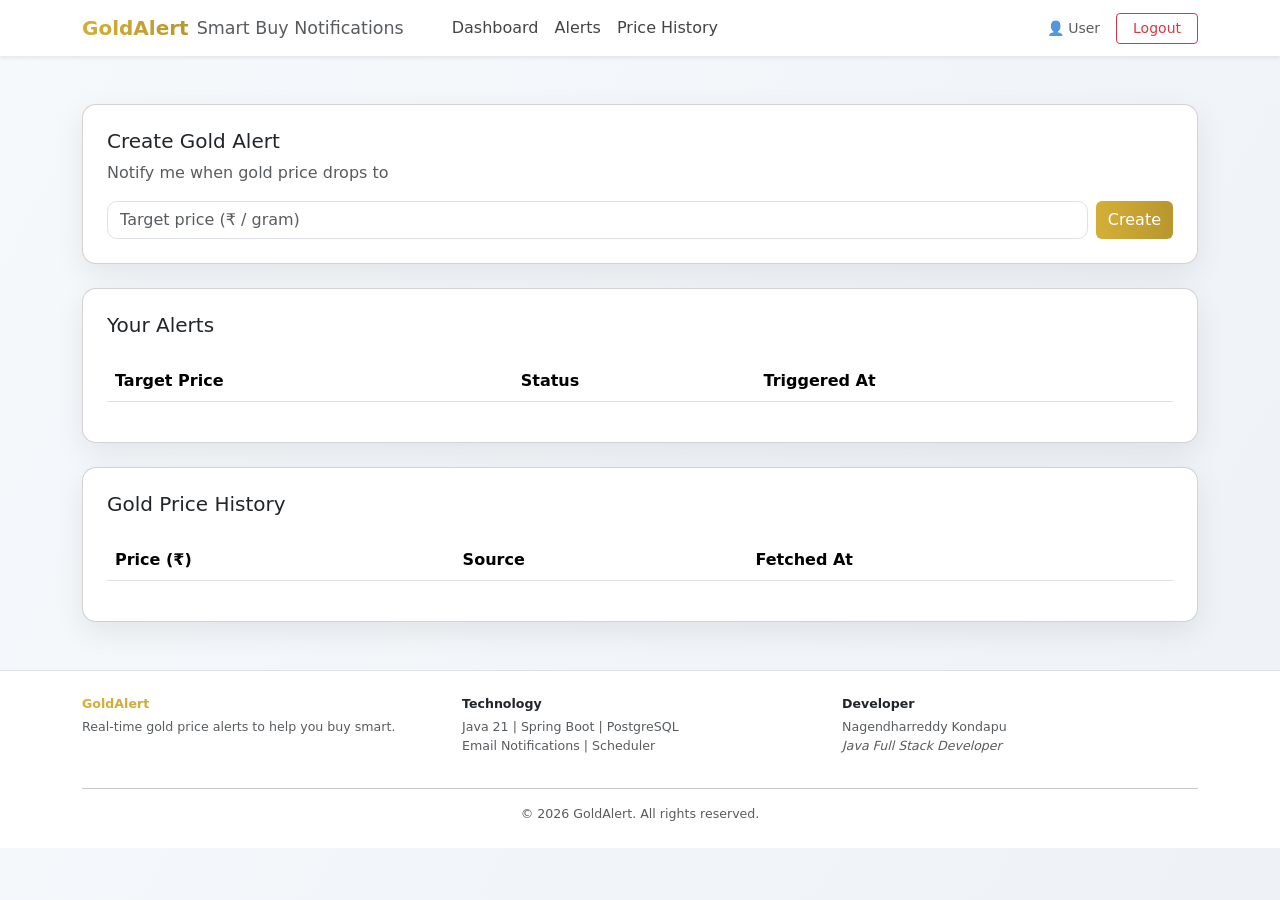
==== gold-alert-ui/dashboard.html @ 2856f0ec "📦 NEW: Added UI index, register, login and dashboard pages" ====
<!doctype html>
<html>
  <head>
    <title>Dashboard | GoldAlert</title>
    <link
      href="https://cdn.jsdelivr.net/npm/bootstrap@5.3.3/dist/css/bootstrap.min.css"
      rel="stylesheet"
    />
    <link rel="stylesheet" href="css/style.css" />
  </head>

  <body onload="loadLayout()">
    <div id="navbar"></div>

    <div class="container mt-5">
      <!-- CREATE ALERT -->
      <div class="card p-4 mb-4">
        <h5>Create Gold Alert</h5>
        <p class="text-muted">Notify me when gold price drops to</p>

        <div class="d-flex gap-2">
          <input
            id="price"
            class="form-control"
            placeholder="Target price (₹ / gram)"
          />
          <button class="btn btn-gold" onclick="createAlert()">Create</button>
        </div>
      </div>

      <!-- ALERT LIST -->
      <div class="card p-4 mb-4">
        <h5>Your Alerts</h5>
        <table class="table mt-3">
          <thead>
            <tr>
              <th>Target Price</th>
              <th>Status</th>
              <th>Triggered At</th>
            </tr>
          </thead>
          <tbody id="alertTable"></tbody>
        </table>
      </div>

      <!-- PRICE HISTORY -->
      <div class="card p-4">
        <h5>Gold Price History</h5>
        <table class="table mt-3">
          <thead>
            <tr>
              <th>Price (₹)</th>
              <th>Source</th>
              <th>Fetched At</th>
            </tr>
          </thead>
          <tbody id="priceTable"></tbody>
        </table>
      </div>
    </div>

    <!-- GLOBAL TOAST CONTAINER -->
    <div
      class="toast-container position-fixed bottom-0 start-50 translate-middle-x p-3"
      style="z-index: 9999"
    >
      <div
        id="appToast"
        class="toast align-items-center text-bg-success border-50"
        role="alert"
      >
        <div class="d-flex">
          <div class="toast-body" id="toastMessage">Success message</div>
          <button
            type="button"
            class="btn-close btn-close-white me-2 m-auto"
            data-bs-dismiss="toast"
          ></button>
        </div>
      </div>
    </div>

    <div id="footer"></div>

    <script src="js/api.js"></script>
    <script src="js/layout.js"></script>
    <script src="js/dashboard.js"></script>
    <script src="js/alerts.js"></script>
    <script src="https://cdn.jsdelivr.net/npm/bootstrap@5.3.3/dist/js/bootstrap.bundle.min.js"></script>
    <script src="js/toast.js"></script>
  </body>
</html>
---- gold-alert-ui/css/style.css ----
body {
  background: linear-gradient(120deg, #f6f9fc, #eef2f7);
  min-height: 100vh;
}

.brand-gradient {
  background: linear-gradient(90deg, #d4af37, #b8962e);
  -webkit-background-clip: text;
  -webkit-text-fill-color: transparent;
}

.card {
  border-radius: 14px;
  box-shadow: 0 10px 30px rgba(0,0,0,0.08);
}

.btn-gold {
  background: linear-gradient(90deg, #d4af37, #b8962e);
  border: none;
  color: #fff;
}

.btn-gold:hover {
  opacity: 0.9;
}

input {
  border-radius: 10px !important;
}

.nav-link {
  color: #444;
}

.nav-link:hover {
  color: #000;
}

footer {
  font-size: 0.9rem;
}
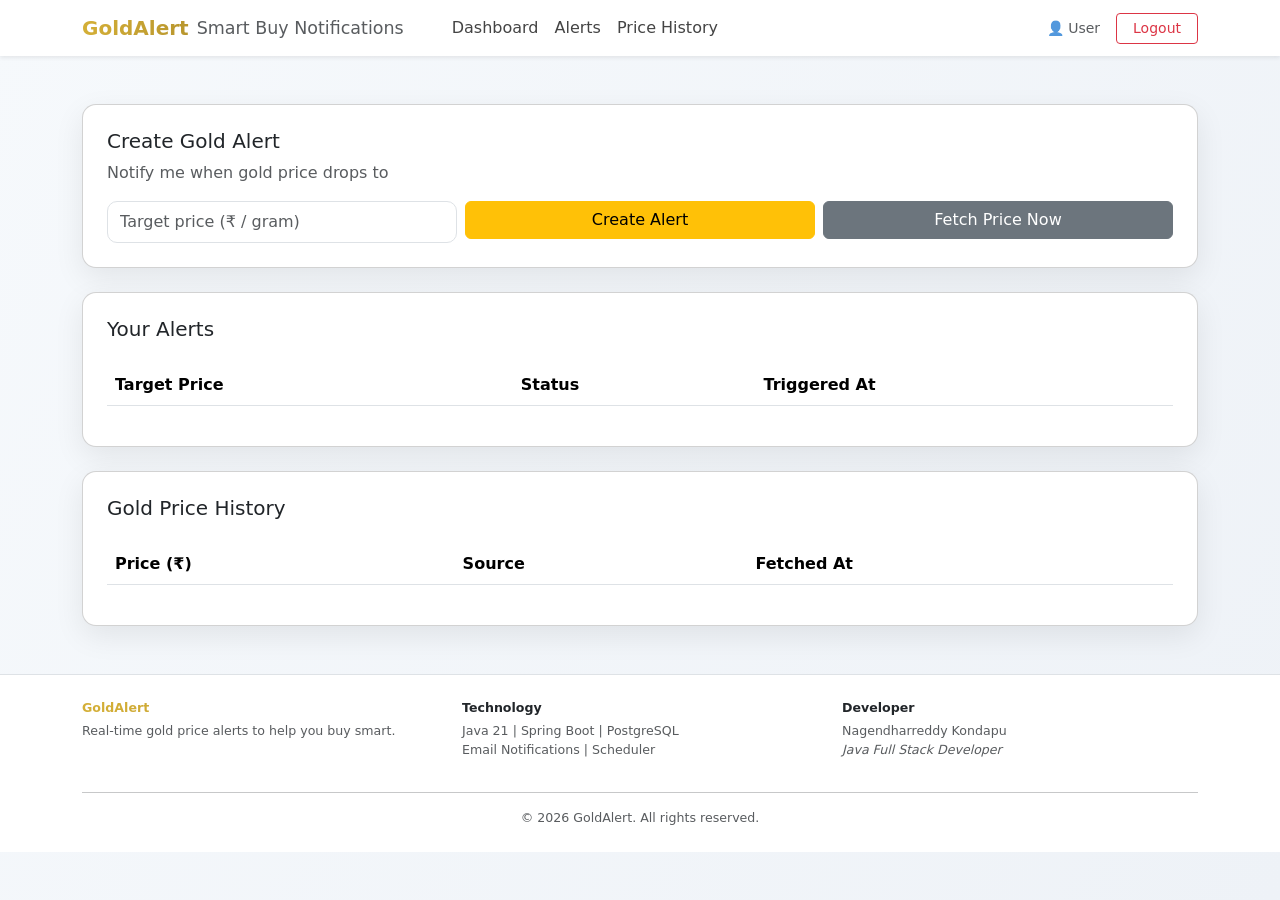
==== commit 125f1e3a: "👌 IMPROVE: Modified fetch price functionality" ====
--- a/gold-alert-ui/dashboard.html
+++ b/gold-alert-ui/dashboard.html
@@ -24,7 +24,9 @@
             class="form-control"
             placeholder="Target price (₹ / gram)"
           />
-          <button class="btn btn-gold" onclick="createAlert()">Create</button>
+          <!-- <button class="btn btn-gold" onclick="createAlert()">Create</button> -->
+           <button class="btn btn-warning w-100 mb-1" onclick="createAlert()">Create Alert</button>
+           <button class="btn btn-secondary w-100 mb-1" onclick="fetchPrice()">Fetch Price Now</button>
         </div>
       </div>
 
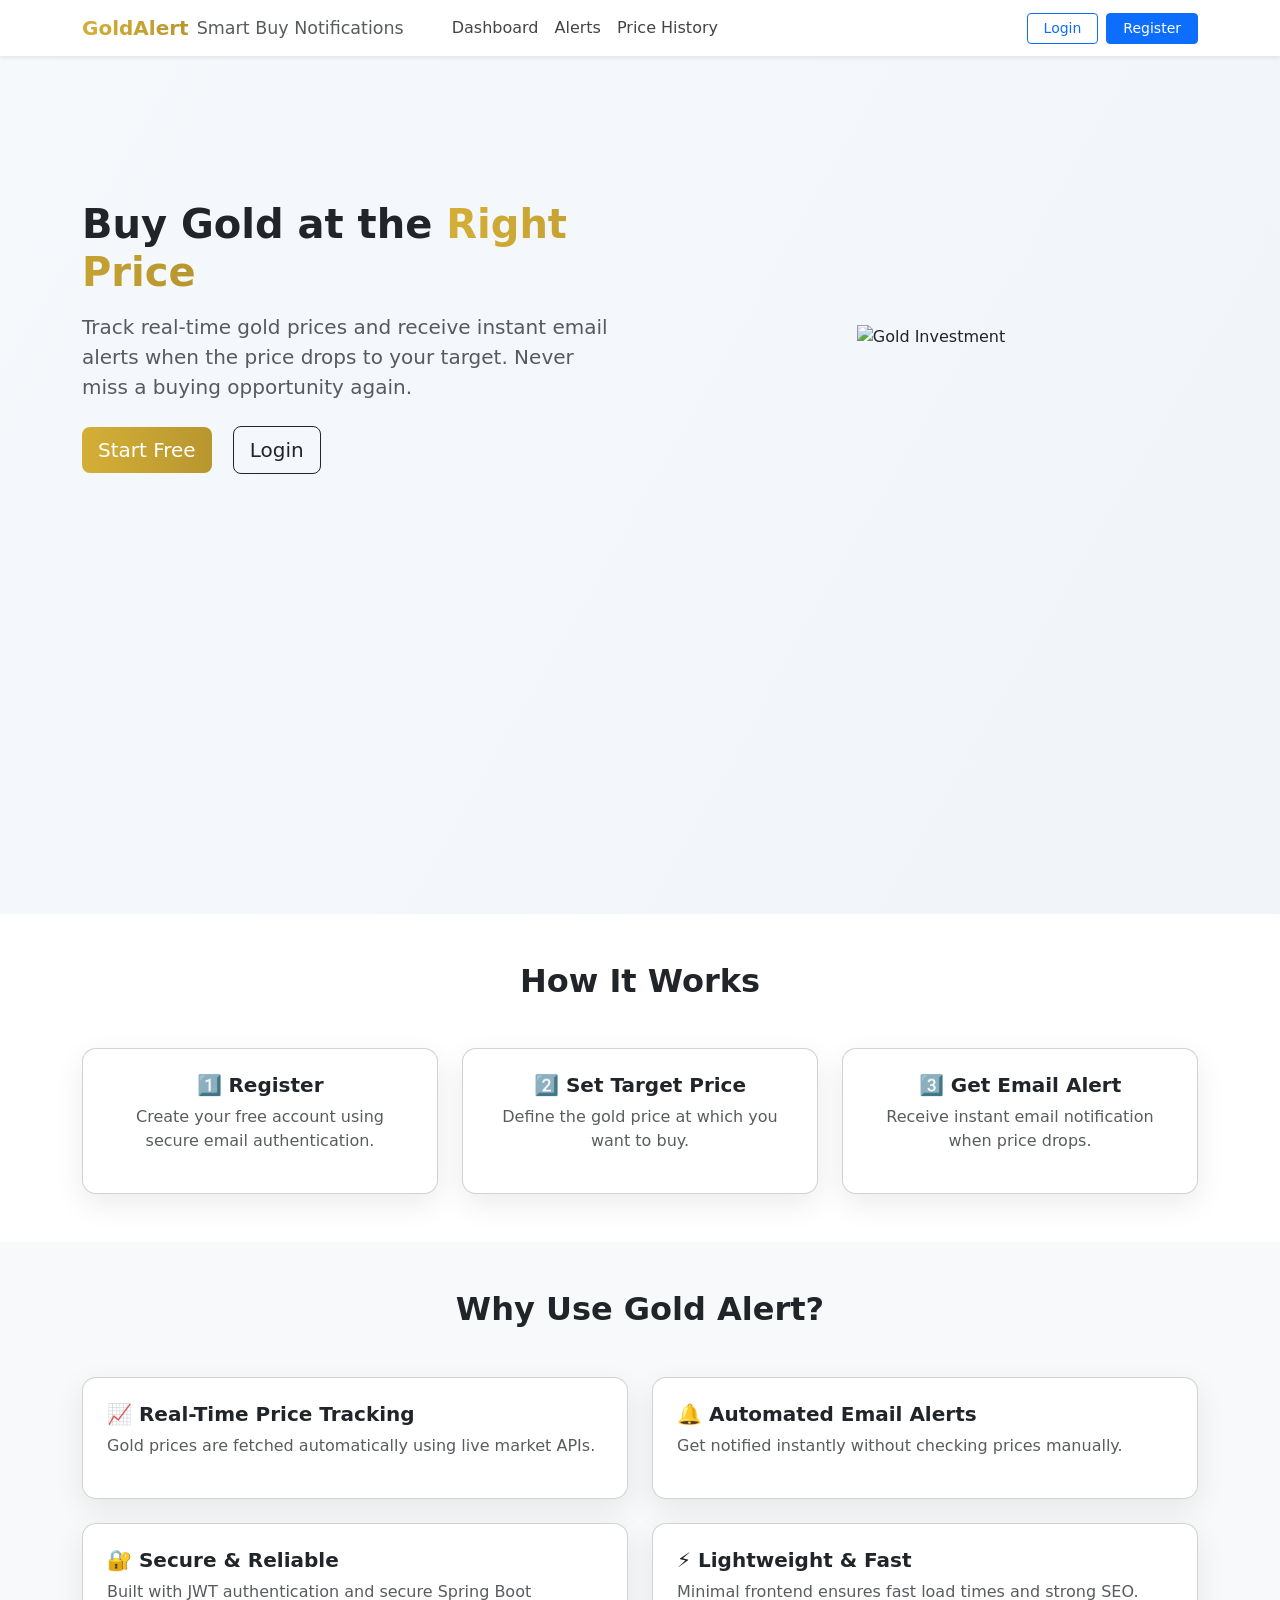
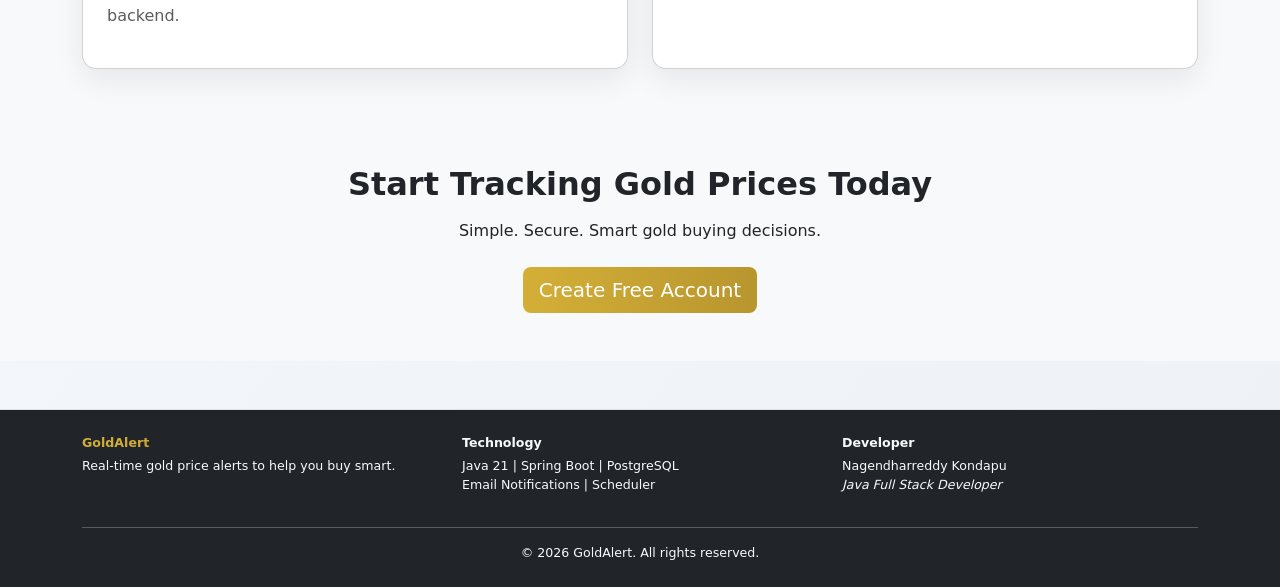
==== commit 4c6f9a91: "👌 IMPROVE: Modified dashboard and navbar and footer" ====
--- a/gold-alert-ui/dashboard.html
+++ b/gold-alert-ui/dashboard.html
@@ -84,11 +84,19 @@
 
     <div id="footer"></div>
 
+    
+    <script>
+      if (!localStorage.getItem("token")) {
+        window.location.href = "index.html";
+      }
+    </script>
     <script src="js/api.js"></script>
+    <script src="js/auth.js"></script>
     <script src="js/layout.js"></script>
     <script src="js/dashboard.js"></script>
     <script src="js/alerts.js"></script>
+    <script src="js/toast.js"></script>
     <script src="https://cdn.jsdelivr.net/npm/bootstrap@5.3.3/dist/js/bootstrap.bundle.min.js"></script>
-    <script src="js/toast.js"></script>
+    <script>updateNavbar();</script>
   </body>
 </html>
